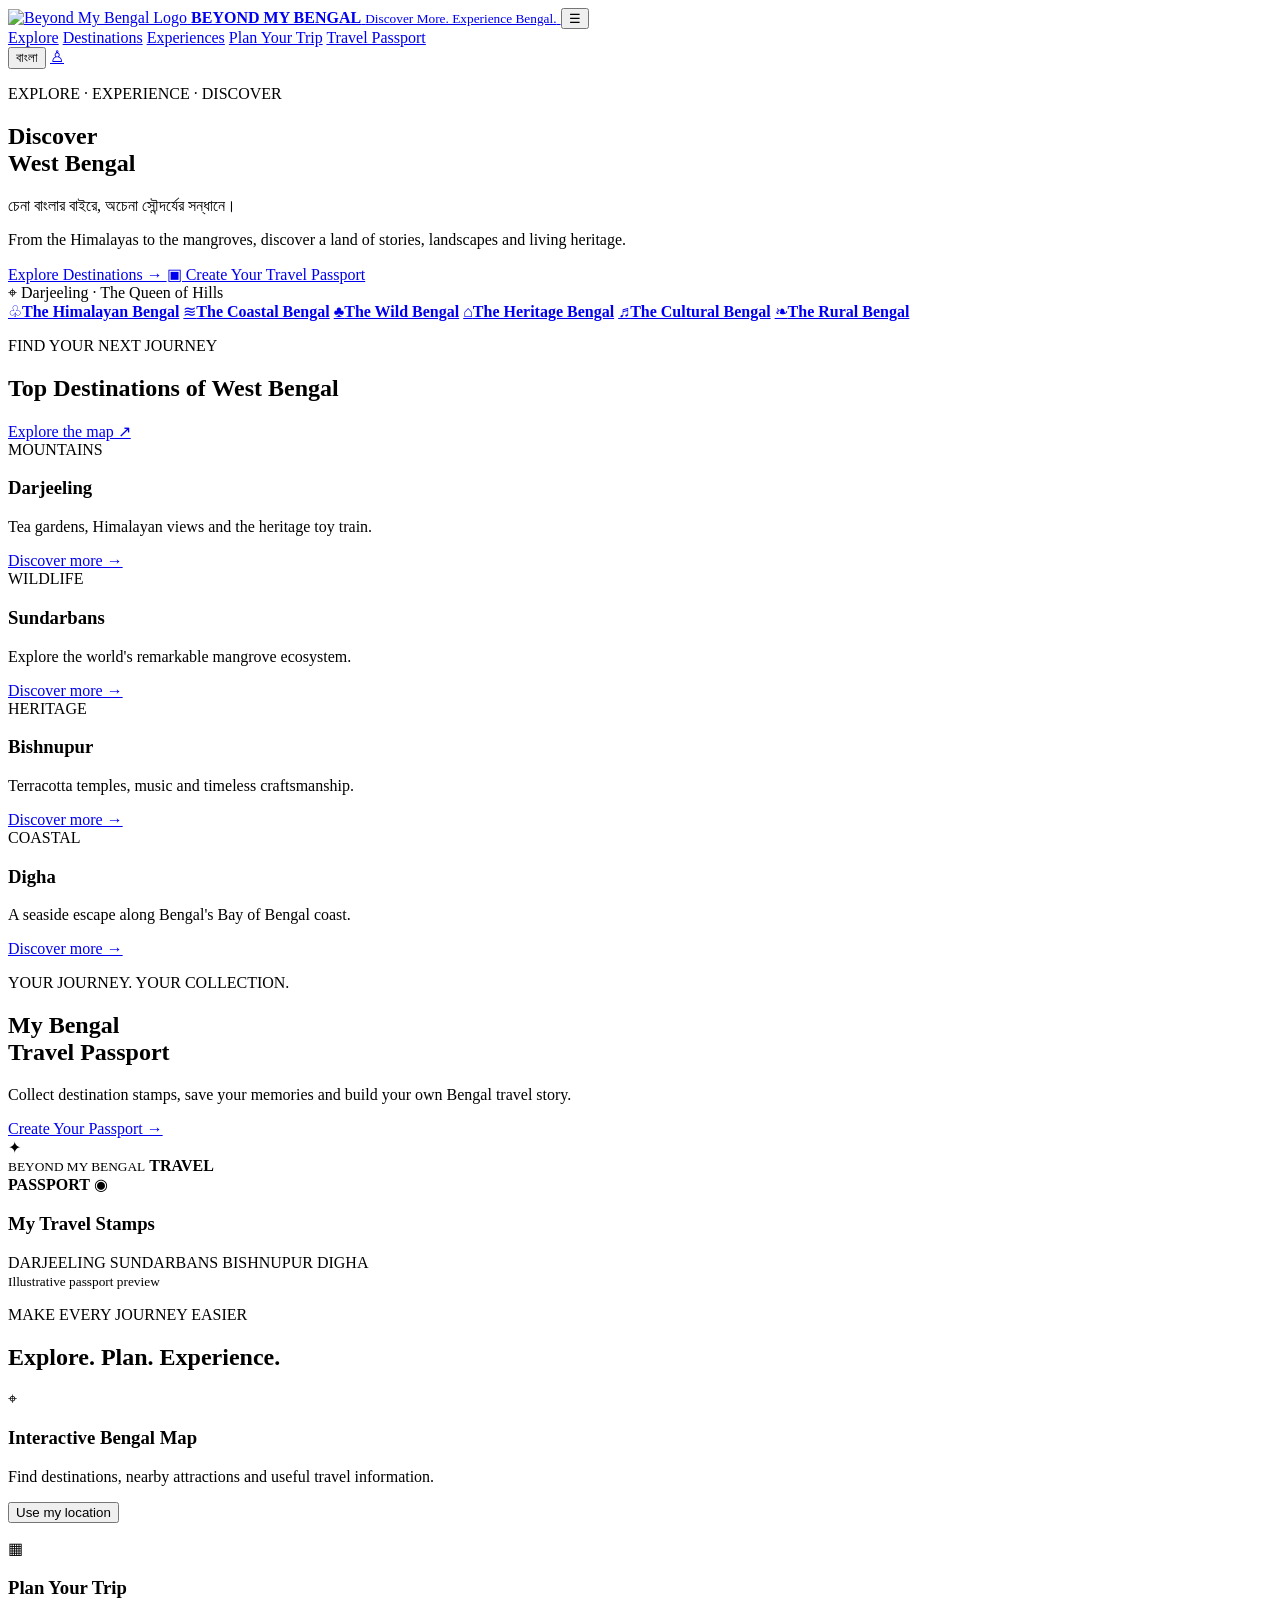
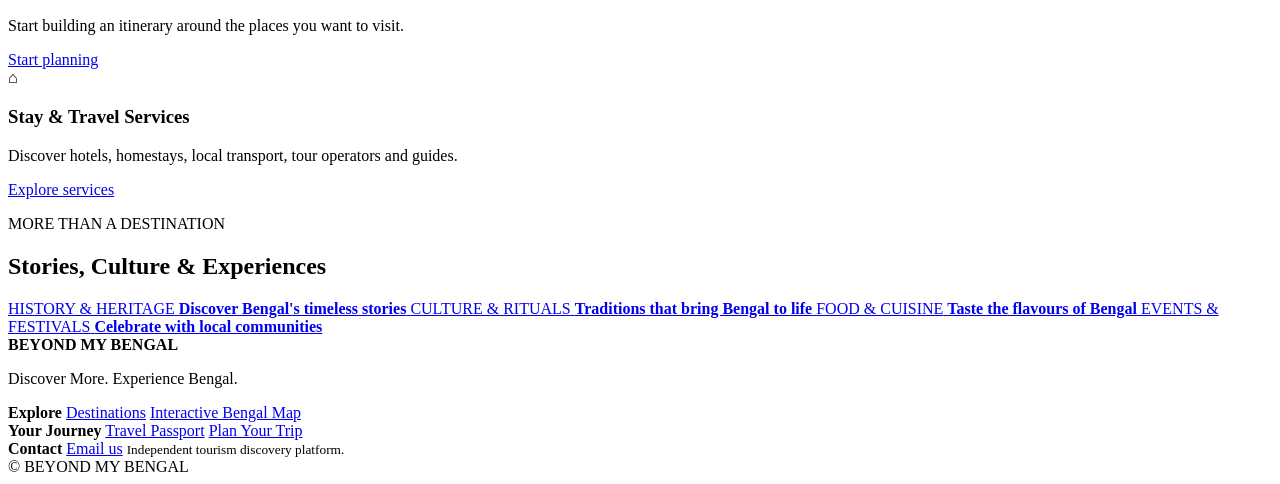
==== index.html @ 5f40a3ff "Create index.html" ====
<!DOCTYPE html>
<html lang="en">
<head>
<meta charset="UTF-8">
<meta name="viewport" content="width=device-width, initial-scale=1.0">
<meta name="theme-color" content="#073b32">
<title>Beyond My Bengal | Discover More. Experience Bengal.</title>

<link rel="preconnect" href="https://fonts.googleapis.com">
<link rel="preconnect" href="https://fonts.gstatic.com" crossorigin>

<link href="https://fonts.googleapis.com/css2?family=DM+Sans:wght@400;500;600;700&family=Playfair+Display:wght@500;600;700&family=Noto+Sans+Bengali:wght@400;500;600;700&display=swap" rel="stylesheet">

<link rel="stylesheet" href="style.css">
</head>

<body>

<header class="site-header">
<a class="brand" href="#">
<img src="assets/logo.png" alt="Beyond My Bengal Logo">
<span class="brand-text">
<strong>BEYOND MY BENGAL</strong>
<small>Discover More. Experience Bengal.</small>
</span>
</a>

<button class="menu-toggle" id="menuToggle">☰</button>

<nav class="main-nav" id="mainNav">
<a href="#explore" data-i18n="navExplore">Explore</a>
<a href="#destinations" data-i18n="navDestinations">Destinations</a>
<a href="#experiences" data-i18n="navExperiences">Experiences</a>
<a href="#planner" data-i18n="navPlanner">Plan Your Trip</a>
<a href="#passport" data-i18n="navPassport">Travel Passport</a>
</nav>

<div class="header-actions">
<button class="language-toggle" id="languageToggle">বাংলা</button>
<a class="account-link" href="#passport">♙</a>
</div>
</header>

<main>

<section class="hero" id="explore">
<div class="hero-shade"></div>

<div class="hero-content">
<p class="eyebrow" data-i18n="heroEyebrow">
EXPLORE · EXPERIENCE · DISCOVER
</p>

<h1 data-i18n="heroTitle">Discover<br>West Bengal</h1>

<p class="hero-bengali" data-i18n="heroSub">
চেনা বাংলার বাইরে, অচেনা সৌন্দর্যের সন্ধানে।
</p>

<p class="hero-copy" data-i18n="heroCopy">
From the Himalayas to the mangroves, discover a land of stories, landscapes and living heritage.
</p>

<div class="hero-buttons">
<a class="btn btn-gold" href="#destinations" data-i18n="exploreBtn">
Explore Destinations →
</a>

<a class="btn btn-outline" href="#passport" data-i18n="passportBtn">
▣ Create Your Travel Passport
</a>
</div>
</div>

<div class="hero-caption">
<span class="pin">⌖</span>
<span data-i18n="heroLocation">Darjeeling · The Queen of Hills</span>
</div>

<div class="hero-dots">
<i class="active"></i><i></i><i></i>
</div>
</section>

<section class="region-strip">
<a href="#destinations"><span>♧</span><b data-i18n="regionHimalayan">The Himalayan Bengal</b></a>
<a href="#destinations"><span>≋</span><b data-i18n="regionCoastal">The Coastal Bengal</b></a>
<a href="#destinations"><span>♣</span><b data-i18n="regionWild">The Wild Bengal</b></a>
<a href="#experiences"><span>⌂</span><b data-i18n="regionHeritage">The Heritage Bengal</b></a>
<a href="#experiences"><span>♬</span><b data-i18n="regionCultural">The Cultural Bengal</b></a>
<a href="#experiences"><span>❧</span><b data-i18n="regionRural">The Rural Bengal</b></a>
</section>

<section class="section destinations" id="destinations">

<div class="section-heading">
<div>
<p class="eyebrow dark" data-i18n="discoverEyebrow">FIND YOUR NEXT JOURNEY</p>
<h2 data-i18n="destTitle">Top Destinations of West Bengal</h2>
</div>

<a class="text-link" href="#map" data-i18n="viewMap">Explore the map ↗</a>
</div>

<div class="destination-grid">

<article class="destination-card darjeeling">
<div>
<span class="tag" data-i18n="tagMountains">MOUNTAINS</span>
<h3>Darjeeling</h3>
<p data-i18n="darjeelingDesc">Tea gardens, Himalayan views and the heritage toy train.</p>
<a href="#map" data-i18n="discoverMore">Discover more →</a>
</div>
</article>

<article class="destination-card sundarbans">
<div>
<span class="tag" data-i18n="tagWildlife">WILDLIFE</span>
<h3>Sundarbans</h3>
<p data-i18n="sundarbansDesc">Explore the world's remarkable mangrove ecosystem.</p>
<a href="#map" data-i18n="discoverMore">Discover more →</a>
</div>
</article>

<article class="destination-card bishnupur">
<div>
<span class="tag" data-i18n="tagHeritage">HERITAGE</span>
<h3>Bishnupur</h3>
<p data-i18n="bishnupurDesc">Terracotta temples, music and timeless craftsmanship.</p>
<a href="#map" data-i18n="discoverMore">Discover more →</a>
</div>
</article>

<article class="destination-card digha">
<div>
<span class="tag" data-i18n="tagCoast">COASTAL</span>
<h3>Digha</h3>
<p data-i18n="dighaDesc">A seaside escape along Bengal's Bay of Bengal coast.</p>
<a href="#map" data-i18n="discoverMore">Discover more →</a>
</div>
</article>

</div>
</section>

<section class="passport-band" id="passport">

<div class="passport-copy">
<p class="eyebrow" data-i18n="passportEyebrow">YOUR JOURNEY. YOUR COLLECTION.</p>

<h2 data-i18n="passportTitle">My Bengal<br>Travel Passport</h2>

<p data-i18n="passportCopy">
Collect destination stamps, save your memories and build your own Bengal travel story.
</p>

<a class="btn btn-gold" href="#passport-demo" data-i18n="createPassport">
Create Your Passport →
</a>
</div>

<div class="passport-preview">

<div class="passport-cover">
<div class="passport-emblem">✦</div>
<small>BEYOND MY BENGAL</small>
<strong>TRAVEL<br>PASSPORT</strong>
<span>◉</span>
</div>

<div class="stamp-page">
<h3 data-i18n="stampCollection">My Travel Stamps</h3>

<div class="stamps">
<span>DARJEELING</span>
<span>SUNDARBANS</span>
<span>BISHNUPUR</span>
<span>DIGHA</span>
</div>

<small data-i18n="stampNote">Illustrative passport preview</small>
</div>

</div>
</section>

<section class="section tools-section" id="map">

<div class="section-heading">
<div>
<p class="eyebrow dark" data-i18n="toolsEyebrow">MAKE EVERY JOURNEY EASIER</p>
<h2 data-i18n="toolsTitle">Explore. Plan. Experience.</h2>
</div>
</div>

<div class="tools-grid">

<article class="tool-card">
<span class="tool-icon">⌖</span>
<h3 data-i18n="mapTitle">Interactive Bengal Map</h3>
<p data-i18n="mapCopy">Find destinations, nearby attractions and useful travel information.</p>
<button class="small-button" id="locateMe" data-i18n="locateBtn">Use my location</button>
<p class="location-result" id="locationResult"></p>
</article>

<article class="tool-card" id="planner">
<span class="tool-icon">▦</span>
<h3 data-i18n="plannerTitle">Plan Your Trip</h3>
<p data-i18n="plannerCopy">Start building an itinerary around the places you want to visit.</p>
<a class="small-button" href="mailto:hello@beyondmybengal.example" data-i18n="planBtn">Start planning</a>
</article>

<article class="tool-card">
<span class="tool-icon">⌂</span>
<h3 data-i18n="stayTitle">Stay & Travel Services</h3>
<p data-i18n="stayCopy">Discover hotels, homestays, local transport, tour operators and guides.</p>
<a class="small-button" href="#contact" data-i18n="servicesBtn">Explore services</a>
</article>

</div>
</section>

<section class="section experiences" id="experiences">

<div class="section-heading">
<div>
<p class="eyebrow dark" data-i18n="storiesEyebrow">MORE THAN A DESTINATION</p>
<h2 data-i18n="experiencesTitle">Stories, Culture & Experiences</h2>
</div>
</div>

<div class="experience-grid">

<a class="experience-card heritage" href="#contact">
<span data-i18n="heritageLabel">HISTORY & HERITAGE</span>
<b data-i18n="heritageLine">Discover Bengal's timeless stories</b>
</a>

<a class="experience-card culture" href="#contact">
<span data-i18n="cultureLabel">CULTURE & RITUALS</span>
<b data-i18n="cultureLine">Traditions that bring Bengal to life</b>
</a>

<a class="experience-card food" href="#contact">
<span data-i18n="foodLabel">FOOD & CUISINE</span>
<b data-i18n="foodLine">Taste the flavours of Bengal</b>
</a>

<a class="experience-card festivals" href="#contact">
<span data-i18n="festivalLabel">EVENTS & FESTIVALS</span>
<b data-i18n="festivalLine">Celebrate with local communities</b>
</a>

</div>
</section>

</main>

<footer id="contact">

<div class="footer-brand">
<strong>BEYOND MY BENGAL</strong>
<p data-i18n="footerTag">Discover More. Experience Bengal.</p>
</div>

<div>
<b data-i18n="footerExplore">Explore</b>
<a href="#destinations" data-i18n="navDestinations">Destinations</a>
<a href="#map" data-i18n="mapTitle">Interactive Bengal Map</a>
</div>

<div>
<b data-i18n="footerJourney">Your Journey</b>
<a href="#passport" data-i18n="navPassport">Travel Passport</a>
<a href="#planner" data-i18n="navPlanner">Plan Your Trip</a>
</div>

<div>
<b data-i18n="footerContact">Contact</b>
<a href="mailto:hello@beyondmybengal.example">Email us</a>
<small data-i18n="footerNote">Independent tourism discovery platform.</small>
</div>

<div class="copyright">
© <span id="year"></span> BEYOND MY BENGAL
</div>

</footer>

<script src="script.js"></script>
</body>
</html>
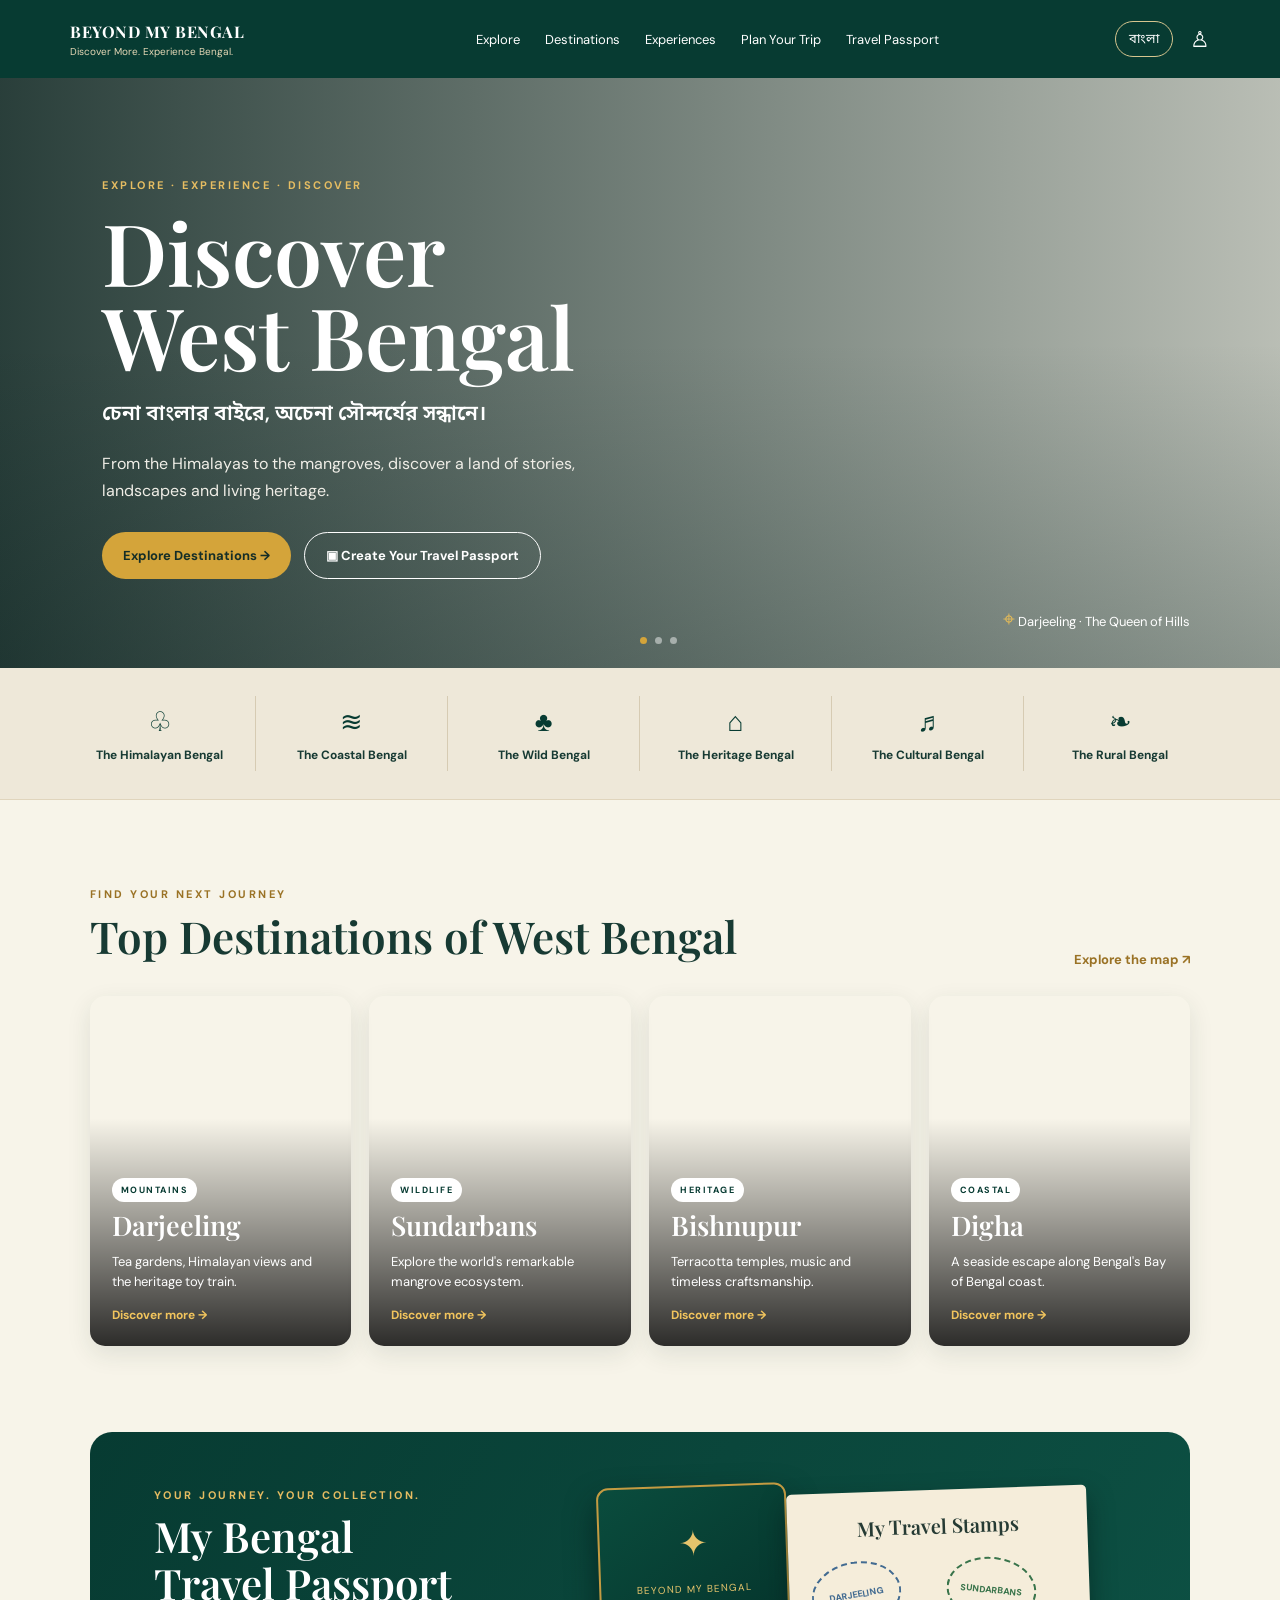
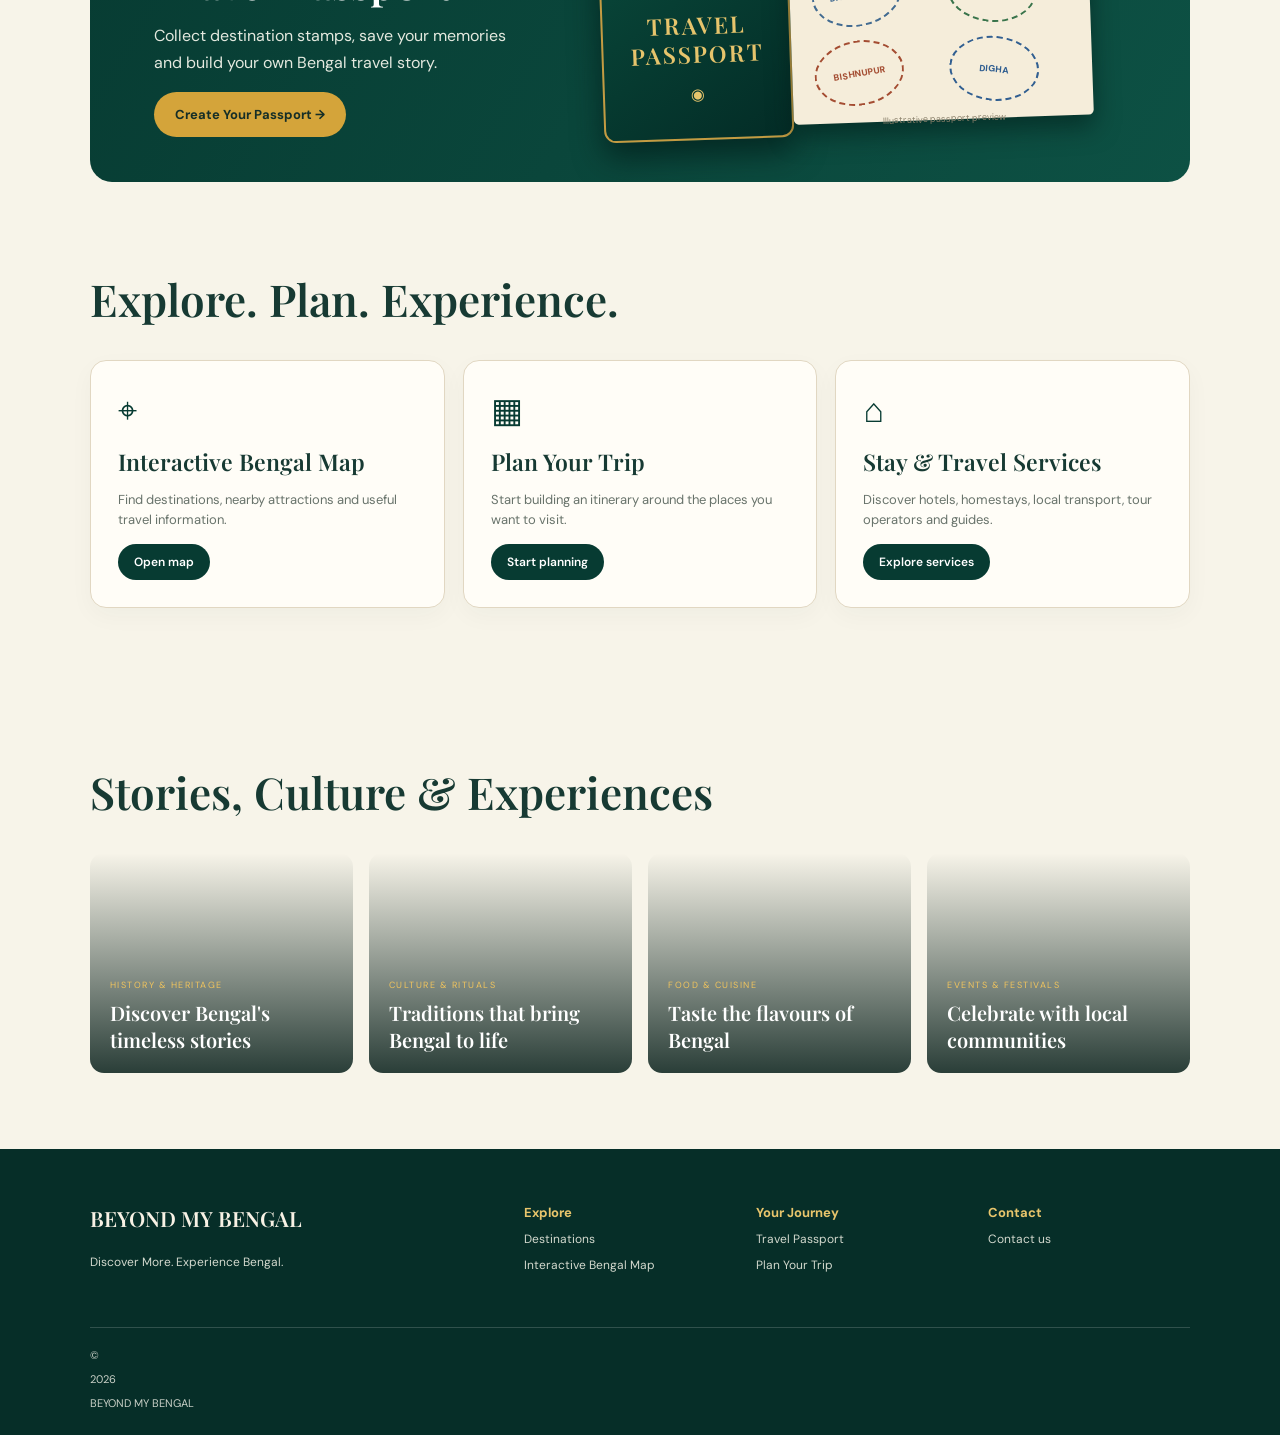
==== commit d120176d: "Update index.html" ====
--- a/index.html
+++ b/index.html
@@ -1,292 +1,130 @@
 <!DOCTYPE html>
 <html lang="en">
 <head>
-<meta charset="UTF-8">
-<meta name="viewport" content="width=device-width, initial-scale=1.0">
-<meta name="theme-color" content="#073b32">
-<title>Beyond My Bengal | Discover More. Experience Bengal.</title>
+  <meta charset="UTF-8">
+  <meta name="viewport" content="width=device-width, initial-scale=1.0">
+  <meta name="theme-color" content="#073b32">
+  <meta name="description" content="Discover more. Experience Bengal. Explore destinations, heritage, culture and travel experiences across West Bengal.">
+  <title>Beyond My Bengal | Discover More. Experience Bengal.</title>
+  <link rel="preconnect" href="https://fonts.googleapis.com">
+  <link rel="preconnect" href="https://fonts.gstatic.com" crossorigin>
+  <link href="https://fonts.googleapis.com/css2?family=DM+Sans:wght@400;500;600;700&family=Playfair+Display:wght@500;600;700&family=Noto+Sans+Bengali:wght@400;500;600;700&display=swap" rel="stylesheet">
+  <link rel="stylesheet" href="style.css">
+</head>
+<body>
+  <header class="site-header">
+    <a class="brand" href="#" aria-label="Beyond My Bengal home">
+      <img src="assets/logo.png" alt="Beyond My Bengal logo" onerror="this.style.display='none'">
+      <span class="brand-text"><strong>BEYOND MY BENGAL</strong><small>Discover More. Experience Bengal.</small></span>
+    </a>
+    <button class="menu-toggle" id="menuToggle" aria-label="Open navigation">☰</button>
+    <nav class="main-nav" id="mainNav">
+      <a href="index.html#explore" data-i18n="navExplore">Explore</a>
+      <a href="index.html#destinations" data-i18n="navDestinations">Destinations</a>
+      <a href="index.html#experiences" data-i18n="navExperiences">Experiences</a>
+      <a href="details.html?type=planner" data-i18n="navPlanner">Plan Your Trip</a>
+      <a href="passport.html" data-i18n="navPassport">Travel Passport</a>
+    </nav>
+    <div class="header-actions">
+      <button class="language-toggle" id="languageToggle" aria-label="Change language">বাংলা</button>
+      <a class="account-link" href="passport.html" aria-label="Travel passport">♙</a>
+    </div>
+  </header>
 
-<link rel="preconnect" href="https://fonts.googleapis.com">
-<link rel="preconnect" href="https://fonts.gstatic.com" crossorigin>
+  <main>
+    <section class="hero" id="explore">
+      <div class="hero-shade"></div>
+      <div class="hero-content">
+        <p class="eyebrow" data-i18n="heroEyebrow">EXPLORE · EXPERIENCE · DISCOVER</p>
+        <h1 data-i18n="heroTitle">Discover<br>West Bengal</h1>
+        <p class="hero-bengali" data-i18n="heroSub">চেনা বাংলার বাইরে, অচেনা সৌন্দর্যের সন্ধানে।</p>
+        <p class="hero-copy" data-i18n="heroCopy">From the Himalayas to the mangroves, discover a land of stories, landscapes and living heritage.</p>
+        <div class="hero-buttons">
+          <a class="btn btn-gold" href="index.html#destinations" data-i18n="exploreBtn">Explore Destinations →</a>
+          <a class="btn btn-outline" href="passport.html" data-i18n="passportBtn">▣ Create Your Travel Passport</a>
+        </div>
+      </div>
+      <div class="hero-caption"><span class="pin">⌖</span> <span data-i18n="heroLocation">Darjeeling · The Queen of Hills</span></div>
+      <div class="hero-dots"><i class="active"></i><i></i><i></i></div>
+    </section>
 
-<link href="https://fonts.googleapis.com/css2?family=DM+Sans:wght@400;500;600;700&family=Playfair+Display:wght@500;600;700&family=Noto+Sans+Bengali:wght@400;500;600;700&display=swap" rel="stylesheet">
+    <section class="region-strip">
+      <a href="details.html?type=region&id=himalayan"><span>♧</span><b data-i18n="regionHimalayan">The Himalayan Bengal</b></a>
+      <a href="details.html?type=region&id=coastal"><span>≋</span><b data-i18n="regionCoastal">The Coastal Bengal</b></a>
+      <a href="details.html?type=region&id=wild"><span>♣</span><b data-i18n="regionWild">The Wild Bengal</b></a>
+      <a href="details.html?type=category&id=heritage"><span>⌂</span><b data-i18n="regionHeritage">The Heritage Bengal</b></a>
+      <a href="details.html?type=category&id=culture"><span>♬</span><b data-i18n="regionCultural">The Cultural Bengal</b></a>
+      <a href="details.html?type=category&id=rural"><span>❧</span><b data-i18n="regionRural">The Rural Bengal</b></a>
+    </section>
 
-<link rel="stylesheet" href="style.css">
-</head>
+    <section class="section destinations" id="destinations">
+      <div class="section-heading">
+        <div><p class="eyebrow dark" data-i18n="discoverEyebrow">FIND YOUR NEXT JOURNEY</p><h2 data-i18n="destTitle">Top Destinations of West Bengal</h2></div>
+        <a class="text-link" href="details.html?type=map" data-i18n="viewMap">Explore the map ↗</a>
+      </div>
+      <div class="destination-grid">
+        <article class="destination-card darjeeling"><div><span class="tag">MOUNTAINS</span><h3>Darjeeling</h3><p>Tea gardens, Himalayan views and the heritage toy train.</p><a href="details.html?type=destination&id=darjeeling">Discover more →</a></div></article>
+        <article class="destination-card sundarbans"><div><span class="tag">WILDLIFE</span><h3>Sundarbans</h3><p>Explore the world's remarkable mangrove ecosystem.</p><a href="details.html?type=destination&id=sundarbans">Discover more →</a></div></article>
+        <article class="destination-card bishnupur"><div><span class="tag">HERITAGE</span><h3>Bishnupur</h3><p>Terracotta temples, music and timeless craftsmanship.</p><a href="details.html?type=destination&id=bishnupur">Discover more →</a></div></article>
+        <article class="destination-card digha"><div><span class="tag">COASTAL</span><h3>Digha</h3><p>A seaside escape along Bengal's Bay of Bengal coast.</p><a href="details.html?type=destination&id=digha">Discover more →</a></div></article>
+      </div>
+    </section>
 
-<body>
+    <section class="passport-band">
+      <div class="passport-copy">
+        <p class="eyebrow">YOUR JOURNEY. YOUR COLLECTION.</p>
+        <h2>My Bengal<br>Travel Passport</h2>
+        <p>Collect destination stamps, save your memories and build your own Bengal travel story.</p>
+        <a class="btn btn-gold" href="passport.html">Create Your Passport →</a>
+      </div>
+      <div class="passport-preview">
+        <div class="passport-cover"><div class="passport-emblem">✦</div><small>BEYOND MY BENGAL</small><strong>TRAVEL<br>PASSPORT</strong><span>◉</span></div>
+        <div class="stamp-page"><h3>My Travel Stamps</h3><div class="stamps"><span>DARJEELING</span><span>SUNDARBANS</span><span>BISHNUPUR</span><span>DIGHA</span></div><small>Illustrative passport preview</small></div>
+      </div>
+    </section>
 
-<header class="site-header">
-<a class="brand" href="#">
-<img src="assets/logo.png" alt="Beyond My Bengal Logo">
-<span class="brand-text">
-<strong>BEYOND MY BENGAL</strong>
-<small>Discover More. Experience Bengal.</small>
-</span>
-</a>
+    <section class="section tools-section">
+      <div class="section-heading"><h2>Explore. Plan. Experience.</h2></div>
+      <div class="tools-grid">
+        <article class="tool-card">
+          <span class="tool-icon">⌖</span>
+          <h3>Interactive Bengal Map</h3>
+          <p>Find destinations, nearby attractions and useful travel information.</p>
+          <a class="small-button" href="details.html?type=map">Open map</a>
+        </article>
+        <article class="tool-card">
+          <span class="tool-icon">▦</span>
+          <h3>Plan Your Trip</h3>
+          <p>Start building an itinerary around the places you want to visit.</p>
+          <a class="small-button" href="details.html?type=planner">Start planning</a>
+        </article>
+        <article class="tool-card">
+          <span class="tool-icon">⌂</span>
+          <h3>Stay & Travel Services</h3>
+          <p>Discover hotels, homestays, local transport, tour operators and guides.</p>
+          <a class="small-button" href="details.html?type=services">Explore services</a>
+        </article>
+      </div>
+    </section>
 
-<button class="menu-toggle" id="menuToggle">☰</button>
+    <section class="section experiences" id="experiences">
+      <div class="section-heading"><h2>Stories, Culture & Experiences</h2></div>
+      <div class="experience-grid">
+        <a class="experience-card heritage" href="details.html?type=category&id=heritage"><span>HISTORY & HERITAGE</span><b>Discover Bengal's timeless stories</b></a>
+        <a class="experience-card culture" href="details.html?type=category&id=culture"><span>CULTURE & RITUALS</span><b>Traditions that bring Bengal to life</b></a>
+        <a class="experience-card food" href="details.html?type=category&id=food"><span>FOOD & CUISINE</span><b>Taste the flavours of Bengal</b></a>
+        <a class="experience-card festivals" href="details.html?type=category&id=festivals"><span>EVENTS & FESTIVALS</span><b>Celebrate with local communities</b></a>
+      </div>
+    </section>
+  </main>
 
-<nav class="main-nav" id="mainNav">
-<a href="#explore" data-i18n="navExplore">Explore</a>
-<a href="#destinations" data-i18n="navDestinations">Destinations</a>
-<a href="#experiences" data-i18n="navExperiences">Experiences</a>
-<a href="#planner" data-i18n="navPlanner">Plan Your Trip</a>
-<a href="#passport" data-i18n="navPassport">Travel Passport</a>
-</nav>
-
-<div class="header-actions">
-<button class="language-toggle" id="languageToggle">বাংলা</button>
-<a class="account-link" href="#passport">♙</a>
-</div>
-</header>
-
-<main>
-
-<section class="hero" id="explore">
-<div class="hero-shade"></div>
-
-<div class="hero-content">
-<p class="eyebrow" data-i18n="heroEyebrow">
-EXPLORE · EXPERIENCE · DISCOVER
-</p>
-
-<h1 data-i18n="heroTitle">Discover<br>West Bengal</h1>
-
-<p class="hero-bengali" data-i18n="heroSub">
-চেনা বাংলার বাইরে, অচেনা সৌন্দর্যের সন্ধানে।
-</p>
-
-<p class="hero-copy" data-i18n="heroCopy">
-From the Himalayas to the mangroves, discover a land of stories, landscapes and living heritage.
-</p>
-
-<div class="hero-buttons">
-<a class="btn btn-gold" href="#destinations" data-i18n="exploreBtn">
-Explore Destinations →
-</a>
-
-<a class="btn btn-outline" href="#passport" data-i18n="passportBtn">
-▣ Create Your Travel Passport
-</a>
-</div>
-</div>
-
-<div class="hero-caption">
-<span class="pin">⌖</span>
-<span data-i18n="heroLocation">Darjeeling · The Queen of Hills</span>
-</div>
-
-<div class="hero-dots">
-<i class="active"></i><i></i><i></i>
-</div>
-</section>
-
-<section class="region-strip">
-<a href="#destinations"><span>♧</span><b data-i18n="regionHimalayan">The Himalayan Bengal</b></a>
-<a href="#destinations"><span>≋</span><b data-i18n="regionCoastal">The Coastal Bengal</b></a>
-<a href="#destinations"><span>♣</span><b data-i18n="regionWild">The Wild Bengal</b></a>
-<a href="#experiences"><span>⌂</span><b data-i18n="regionHeritage">The Heritage Bengal</b></a>
-<a href="#experiences"><span>♬</span><b data-i18n="regionCultural">The Cultural Bengal</b></a>
-<a href="#experiences"><span>❧</span><b data-i18n="regionRural">The Rural Bengal</b></a>
-</section>
-
-<section class="section destinations" id="destinations">
-
-<div class="section-heading">
-<div>
-<p class="eyebrow dark" data-i18n="discoverEyebrow">FIND YOUR NEXT JOURNEY</p>
-<h2 data-i18n="destTitle">Top Destinations of West Bengal</h2>
-</div>
-
-<a class="text-link" href="#map" data-i18n="viewMap">Explore the map ↗</a>
-</div>
-
-<div class="destination-grid">
-
-<article class="destination-card darjeeling">
-<div>
-<span class="tag" data-i18n="tagMountains">MOUNTAINS</span>
-<h3>Darjeeling</h3>
-<p data-i18n="darjeelingDesc">Tea gardens, Himalayan views and the heritage toy train.</p>
-<a href="#map" data-i18n="discoverMore">Discover more →</a>
-</div>
-</article>
-
-<article class="destination-card sundarbans">
-<div>
-<span class="tag" data-i18n="tagWildlife">WILDLIFE</span>
-<h3>Sundarbans</h3>
-<p data-i18n="sundarbansDesc">Explore the world's remarkable mangrove ecosystem.</p>
-<a href="#map" data-i18n="discoverMore">Discover more →</a>
-</div>
-</article>
-
-<article class="destination-card bishnupur">
-<div>
-<span class="tag" data-i18n="tagHeritage">HERITAGE</span>
-<h3>Bishnupur</h3>
-<p data-i18n="bishnupurDesc">Terracotta temples, music and timeless craftsmanship.</p>
-<a href="#map" data-i18n="discoverMore">Discover more →</a>
-</div>
-</article>
-
-<article class="destination-card digha">
-<div>
-<span class="tag" data-i18n="tagCoast">COASTAL</span>
-<h3>Digha</h3>
-<p data-i18n="dighaDesc">A seaside escape along Bengal's Bay of Bengal coast.</p>
-<a href="#map" data-i18n="discoverMore">Discover more →</a>
-</div>
-</article>
-
-</div>
-</section>
-
-<section class="passport-band" id="passport">
-
-<div class="passport-copy">
-<p class="eyebrow" data-i18n="passportEyebrow">YOUR JOURNEY. YOUR COLLECTION.</p>
-
-<h2 data-i18n="passportTitle">My Bengal<br>Travel Passport</h2>
-
-<p data-i18n="passportCopy">
-Collect destination stamps, save your memories and build your own Bengal travel story.
-</p>
-
-<a class="btn btn-gold" href="#passport-demo" data-i18n="createPassport">
-Create Your Passport →
-</a>
-</div>
-
-<div class="passport-preview">
-
-<div class="passport-cover">
-<div class="passport-emblem">✦</div>
-<small>BEYOND MY BENGAL</small>
-<strong>TRAVEL<br>PASSPORT</strong>
-<span>◉</span>
-</div>
-
-<div class="stamp-page">
-<h3 data-i18n="stampCollection">My Travel Stamps</h3>
-
-<div class="stamps">
-<span>DARJEELING</span>
-<span>SUNDARBANS</span>
-<span>BISHNUPUR</span>
-<span>DIGHA</span>
-</div>
-
-<small data-i18n="stampNote">Illustrative passport preview</small>
-</div>
-
-</div>
-</section>
-
-<section class="section tools-section" id="map">
-
-<div class="section-heading">
-<div>
-<p class="eyebrow dark" data-i18n="toolsEyebrow">MAKE EVERY JOURNEY EASIER</p>
-<h2 data-i18n="toolsTitle">Explore. Plan. Experience.</h2>
-</div>
-</div>
-
-<div class="tools-grid">
-
-<article class="tool-card">
-<span class="tool-icon">⌖</span>
-<h3 data-i18n="mapTitle">Interactive Bengal Map</h3>
-<p data-i18n="mapCopy">Find destinations, nearby attractions and useful travel information.</p>
-<button class="small-button" id="locateMe" data-i18n="locateBtn">Use my location</button>
-<p class="location-result" id="locationResult"></p>
-</article>
-
-<article class="tool-card" id="planner">
-<span class="tool-icon">▦</span>
-<h3 data-i18n="plannerTitle">Plan Your Trip</h3>
-<p data-i18n="plannerCopy">Start building an itinerary around the places you want to visit.</p>
-<a class="small-button" href="mailto:hello@beyondmybengal.example" data-i18n="planBtn">Start planning</a>
-</article>
-
-<article class="tool-card">
-<span class="tool-icon">⌂</span>
-<h3 data-i18n="stayTitle">Stay & Travel Services</h3>
-<p data-i18n="stayCopy">Discover hotels, homestays, local transport, tour operators and guides.</p>
-<a class="small-button" href="#contact" data-i18n="servicesBtn">Explore services</a>
-</article>
-
-</div>
-</section>
-
-<section class="section experiences" id="experiences">
-
-<div class="section-heading">
-<div>
-<p class="eyebrow dark" data-i18n="storiesEyebrow">MORE THAN A DESTINATION</p>
-<h2 data-i18n="experiencesTitle">Stories, Culture & Experiences</h2>
-</div>
-</div>
-
-<div class="experience-grid">
-
-<a class="experience-card heritage" href="#contact">
-<span data-i18n="heritageLabel">HISTORY & HERITAGE</span>
-<b data-i18n="heritageLine">Discover Bengal's timeless stories</b>
-</a>
-
-<a class="experience-card culture" href="#contact">
-<span data-i18n="cultureLabel">CULTURE & RITUALS</span>
-<b data-i18n="cultureLine">Traditions that bring Bengal to life</b>
-</a>
-
-<a class="experience-card food" href="#contact">
-<span data-i18n="foodLabel">FOOD & CUISINE</span>
-<b data-i18n="foodLine">Taste the flavours of Bengal</b>
-</a>
-
-<a class="experience-card festivals" href="#contact">
-<span data-i18n="festivalLabel">EVENTS & FESTIVALS</span>
-<b data-i18n="festivalLine">Celebrate with local communities</b>
-</a>
-
-</div>
-</section>
-
-</main>
-
-<footer id="contact">
-
-<div class="footer-brand">
-<strong>BEYOND MY BENGAL</strong>
-<p data-i18n="footerTag">Discover More. Experience Bengal.</p>
-</div>
-
-<div>
-<b data-i18n="footerExplore">Explore</b>
-<a href="#destinations" data-i18n="navDestinations">Destinations</a>
-<a href="#map" data-i18n="mapTitle">Interactive Bengal Map</a>
-</div>
-
-<div>
-<b data-i18n="footerJourney">Your Journey</b>
-<a href="#passport" data-i18n="navPassport">Travel Passport</a>
-<a href="#planner" data-i18n="navPlanner">Plan Your Trip</a>
-</div>
-
-<div>
-<b data-i18n="footerContact">Contact</b>
-<a href="mailto:hello@beyondmybengal.example">Email us</a>
-<small data-i18n="footerNote">Independent tourism discovery platform.</small>
-</div>
-
-<div class="copyright">
-© <span id="year"></span> BEYOND MY BENGAL
-</div>
-
-</footer>
-
-<script src="script.js"></script>
+  <footer>
+    <div class="footer-brand"><strong>BEYOND MY BENGAL</strong><p>Discover More. Experience Bengal.</p></div>
+    <div><b>Explore</b><a href="index.html#destinations">Destinations</a><a href="details.html?type=map">Interactive Bengal Map</a></div>
+    <div><b>Your Journey</b><a href="passport.html">Travel Passport</a><a href="details.html?type=planner">Plan Your Trip</a></div>
+    <div><b>Contact</b><a href="details.html?type=planner">Contact us</a></div>
+    <div class="copyright">© <span id="year"></span> BEYOND MY BENGAL</div>
+  </footer>
+  <script src="script.js"></script>
 </body>
-</html>
+</html>
--- a/style.css
+++ b/style.css
@@ -0,0 +1,826 @@
+* {
+  box-sizing: border-box;
+}
+
+:root {
+  --green: #073b32;
+  --green2: #0d5144;
+  --gold: #d4a43a;
+  --terra: #c75b2c;
+  --blue: #21607a;
+  --ivory: #f7f4e9;
+  --ink: #173a33;
+  --muted: #68736b;
+}
+
+html {
+  scroll-behavior: smooth;
+}
+
+body {
+  margin: 0;
+  background: var(--ivory);
+  color: var(--ink);
+  font-family: "DM Sans", "Noto Sans Bengali", sans-serif;
+}
+
+body.bn {
+  font-family: "Noto Sans Bengali", "DM Sans", sans-serif;
+}
+
+a {
+  color: inherit;
+  text-decoration: none;
+}
+
+.site-header {
+  height: 78px;
+  padding: 10px 5.5%;
+  display: flex;
+  align-items: center;
+  justify-content: space-between;
+  background: var(--green);
+  color: white;
+  gap: 20px;
+  position: relative;
+  z-index: 10;
+}
+
+.brand {
+  display: flex;
+  align-items: center;
+  gap: 10px;
+  min-width: 230px;
+}
+
+.brand img {
+  width: 58px;
+  height: 54px;
+  object-fit: contain;
+}
+
+.brand-text strong {
+  display: block;
+  font-family: "Playfair Display", serif;
+  font-size: 16px;
+  letter-spacing: .5px;
+}
+
+.brand-text small {
+  display: block;
+  font-size: 10px;
+  color: #e6d8b6;
+  margin-top: 3px;
+}
+
+.main-nav {
+  display: flex;
+  align-items: center;
+  gap: 25px;
+}
+
+.main-nav a,
+.header-actions {
+  font-size: 13px;
+}
+
+.main-nav a:hover {
+  color: #e9bd56;
+}
+
+.header-actions {
+  display: flex;
+  align-items: center;
+  gap: 17px;
+}
+
+.language-toggle {
+  border: 1px solid #d6c58f;
+  border-radius: 30px;
+  background: transparent;
+  color: white;
+  padding: 8px 13px;
+  cursor: pointer;
+  font: inherit;
+}
+
+.account-link {
+  font-size: 22px;
+}
+
+.menu-toggle {
+  display: none;
+  background: none;
+  border: 0;
+  color: white;
+  font-size: 25px;
+}
+
+.hero {
+  min-height: 590px;
+  position: relative;
+  display: flex;
+  align-items: center;
+  padding: 70px 8%;
+  color: white;
+  background:
+    linear-gradient(90deg, rgba(2,28,25,.84), rgba(2,28,25,.25)),
+    url("https://images.unsplash.com/photo-1500530855697-b586d89ba3ee?auto=format&fit=crop&w=2000&q=85")
+    center/cover;
+}
+
+.hero-shade {
+  position: absolute;
+  inset: 0;
+  background: linear-gradient(0deg, rgba(2,28,25,.25), transparent 55%);
+}
+
+.hero-content {
+  position: relative;
+  max-width: 610px;
+}
+
+.eyebrow {
+  font-size: 11px;
+  letter-spacing: 2.5px;
+  font-weight: 700;
+  color: #e6bd62;
+}
+
+.eyebrow.dark {
+  color: #9a7225;
+}
+
+.hero h1 {
+  font: 600 clamp(48px, 7vw, 86px)/.98 "Playfair Display", serif;
+  margin: 18px 0;
+}
+
+.hero-bengali {
+  font-size: 21px;
+  font-weight: 600;
+}
+
+.hero-copy {
+  font-size: 16px;
+  line-height: 1.7;
+  max-width: 520px;
+  color: #f0eee7;
+}
+
+.hero-buttons {
+  display: flex;
+  gap: 13px;
+  flex-wrap: wrap;
+  margin-top: 28px;
+}
+
+.btn {
+  display: inline-flex;
+  align-items: center;
+  justify-content: center;
+  padding: 14px 21px;
+  border-radius: 30px;
+  font-size: 13px;
+  font-weight: 700;
+}
+
+.btn-gold {
+  background: var(--gold);
+  color: #152e27;
+}
+
+.btn-outline {
+  border: 1px solid white;
+  color: white;
+}
+
+.hero-caption {
+  position: absolute;
+  right: 7%;
+  bottom: 35px;
+  font-size: 13px;
+}
+
+.pin {
+  font-size: 21px;
+  color: #e9bd56;
+}
+
+.hero-dots {
+  position: absolute;
+  bottom: 24px;
+  left: 50%;
+  display: flex;
+  gap: 8px;
+}
+
+.hero-dots i {
+  width: 7px;
+  height: 7px;
+  border-radius: 50%;
+  background: #ffffff77;
+}
+
+.hero-dots .active {
+  background: var(--gold);
+}
+
+.region-strip {
+  display: grid;
+  grid-template-columns: repeat(6, 1fr);
+  padding: 28px 5%;
+  background: #eee8d9;
+  border-bottom: 1px solid #e0d5bd;
+}
+
+.region-strip a {
+  text-align: center;
+  padding: 8px 12px;
+  border-right: 1px solid #d6cbb3;
+  display: flex;
+  flex-direction: column;
+  gap: 8px;
+  align-items: center;
+}
+
+.region-strip a:last-child {
+  border: 0;
+}
+
+.region-strip span {
+  font-size: 27px;
+  color: var(--green);
+}
+
+.region-strip b {
+  font-size: 12px;
+}
+
+.section {
+  padding: 76px 7%;
+}
+
+.section-heading {
+  display: flex;
+  align-items: end;
+  justify-content: space-between;
+  gap: 20px;
+  margin-bottom: 28px;
+}
+
+.section h2,
+.passport-band h2 {
+  font: 600 clamp(30px, 4vw, 44px)/1.1 "Playfair Display", serif;
+  margin: 8px 0;
+}
+
+.text-link {
+  font-size: 13px;
+  font-weight: 700;
+  color: #9a7225;
+}
+
+.destination-grid {
+  display: grid;
+  grid-template-columns: repeat(4, 1fr);
+  gap: 18px;
+}
+
+.destination-card {
+  height: 350px;
+  border-radius: 15px;
+  overflow: hidden;
+  position: relative;
+  background-size: cover;
+  background-position: center;
+  box-shadow: 0 8px 24px #183a301b;
+}
+
+.destination-card:before {
+  content: "";
+  position: absolute;
+  inset: 0;
+  background: linear-gradient(0deg, rgba(0,0,0,.82), transparent 65%);
+}
+
+.destination-card > div {
+  position: absolute;
+  bottom: 0;
+  padding: 22px;
+  color: white;
+}
+
+.destination-card h3 {
+  font: 600 27px "Playfair Display", serif;
+  margin: 9px 0;
+}
+
+.destination-card p {
+  font-size: 13px;
+  line-height: 1.5;
+  margin: 0 0 12px;
+}
+
+.destination-card a {
+  font-size: 12px;
+  font-weight: 700;
+  color: #f1c45d;
+}
+
+.darjeeling {
+  background-image: url("https://images.unsplash.com/photo-1544735716-392fe2489ffa?auto=format&fit=crop&w=900&q=85");
+}
+
+.sundarbans {
+  background-image: url("https://images.unsplash.com/photo-1561731216-c3a4d99437d5?auto=format&fit=crop&w=900&q=85");
+}
+
+.bishnupur {
+  background-image: url("https://images.unsplash.com/photo-1606293926075-69a00db006e3?auto=format&fit=crop&w=900&q=85");
+}
+
+.digha {
+  background-image: url("https://images.unsplash.com/photo-1500375592092-40eb2168fd21?auto=format&fit=crop&w=900&q=85");
+}
+
+.tag {
+  font-size: 9px;
+  letter-spacing: 1.5px;
+  background: white;
+  color: var(--green);
+  border-radius: 20px;
+  padding: 6px 9px;
+  font-weight: 700;
+}
+
+.passport-band {
+  margin: 10px 7% 30px;
+  border-radius: 22px;
+  padding: 45px 5%;
+  background: linear-gradient(120deg, #073b32, #0d5144);
+  color: white;
+  display: grid;
+  grid-template-columns: .8fr 1.2fr;
+  align-items: center;
+  gap: 35px;
+  overflow: hidden;
+}
+
+.passport-band h2 {
+  font-size: 42px;
+}
+
+.passport-copy > p:not(.eyebrow) {
+  max-width: 390px;
+  color: #e4e9df;
+  line-height: 1.7;
+}
+
+.passport-preview {
+  display: flex;
+  justify-content: center;
+  align-items: center;
+  gap: 0;
+  transform: rotate(-2deg);
+}
+
+.passport-cover {
+  width: 190px;
+  height: 255px;
+  background: linear-gradient(145deg, #0a4c3d, #032c26);
+  border: 2px solid #c49b42;
+  border-radius: 12px;
+  box-shadow: 0 15px 30px #001a16aa;
+  display: flex;
+  flex-direction: column;
+  align-items: center;
+  justify-content: center;
+  color: #e6c46c;
+  text-align: center;
+  gap: 16px;
+}
+
+.passport-cover small {
+  font-size: 10px;
+  letter-spacing: 1px;
+}
+
+.passport-cover strong {
+  font: 600 23px/1.25 "Playfair Display", serif;
+  letter-spacing: 2px;
+}
+
+.passport-emblem {
+  font-size: 35px;
+}
+
+.stamp-page {
+  width: 300px;
+  height: 230px;
+  background: #f5edda;
+  color: #263b34;
+  padding: 22px;
+  border-radius: 5px;
+  box-shadow: 0 12px 25px #001a1688;
+}
+
+.stamp-page h3 {
+  font: 600 20px "Playfair Display", serif;
+  text-align: center;
+  margin: 0 0 20px;
+}
+
+.stamps {
+  display: grid;
+  grid-template-columns: 1fr 1fr;
+  gap: 14px;
+}
+
+.stamps span {
+  border: 2px dashed #426b91;
+  color: #426b91;
+  border-radius: 50%;
+  width: 90px;
+  height: 65px;
+  display: grid;
+  place-items: center;
+  font-size: 9px;
+  font-weight: 800;
+  transform: rotate(-8deg);
+}
+
+.stamps span:nth-child(2) {
+  border-color: #39744b;
+  color: #39744b;
+  transform: rotate(8deg);
+}
+
+.stamps span:nth-child(3) {
+  border-color: #a44d32;
+  color: #a44d32;
+}
+
+.stamps span:nth-child(4) {
+  border-color: #315f91;
+  color: #315f91;
+  transform: rotate(7deg);
+}
+
+.stamp-page > small {
+  display: block;
+  text-align: center;
+  margin-top: 10px;
+  color: #8a806b;
+  font-size: 9px;
+}
+
+.tools-section {
+  padding-top: 55px;
+}
+
+.tools-grid {
+  display: grid;
+  grid-template-columns: repeat(3, 1fr);
+  gap: 18px;
+}
+
+.tool-card {
+  padding: 27px;
+  border: 1px solid #e1d7c2;
+  border-radius: 16px;
+  background: #fffdf7;
+  box-shadow: 0 8px 24px #183a3009;
+}
+
+.tool-icon {
+  font-size: 34px;
+  color: var(--green);
+}
+
+.tool-card h3 {
+  font: 600 23px "Playfair Display", serif;
+  margin: 13px 0 8px;
+}
+
+.tool-card p {
+  font-size: 13px;
+  line-height: 1.6;
+  color: var(--muted);
+}
+
+.small-button {
+  display: inline-block;
+  background: var(--green);
+  border: 0;
+  border-radius: 22px;
+  color: white;
+  padding: 10px 16px;
+  font: 600 12px "DM Sans", sans-serif;
+  cursor: pointer;
+}
+
+.location-result {
+  font-size: 11px !important;
+  color: #28634d !important;
+}
+
+.experience-grid {
+  display: grid;
+  grid-template-columns: repeat(4, 1fr);
+  gap: 16px;
+}
+
+.experience-card {
+  height: 220px;
+  border-radius: 14px;
+  display: flex;
+  flex-direction: column;
+  justify-content: end;
+  padding: 20px;
+  color: white;
+  background-size: cover;
+  background-position: center;
+  position: relative;
+  overflow: hidden;
+}
+
+.experience-card:before {
+  content: "";
+  position: absolute;
+  inset: 0;
+  background: linear-gradient(0deg, #061e19d9, transparent);
+}
+
+.experience-card > * {
+  position: relative;
+}
+
+.experience-card span {
+  font-size: 9px;
+  letter-spacing: 1.5px;
+  color: #f1c45d;
+}
+
+.experience-card b {
+  font: 600 20px "Playfair Display", serif;
+  margin-top: 8px;
+}
+
+.heritage {
+  background-image: url("https://images.unsplash.com/photo-1564507592333-c60657eea523?auto=format&fit=crop&w=800&q=85");
+}
+
+.culture {
+  background-image: url("https://images.unsplash.com/photo-1604608672516-8e3c7b8a6a9b?auto=format&fit=crop&w=800&q=85");
+}
+
+.food {
+  background-image: url("https://images.unsplash.com/photo-1547592180-85f173990554?auto=format&fit=crop&w=800&q=85");
+}
+
+.festivals {
+  background-image: url("https://images.unsplash.com/photo-1514222134-b57cbb8ce073?auto=format&fit=crop&w=800&q=85");
+}
+
+footer {
+  background: #062e28;
+  color: #f8f2e5;
+  padding: 55px 7% 25px;
+  display: grid;
+  grid-template-columns: 2fr 1fr 1fr 1fr;
+  gap: 30px;
+}
+
+footer > div {
+  display: flex;
+  flex-direction: column;
+  gap: 10px;
+}
+
+footer strong {
+  font: 600 21px "Playfair Display", serif;
+}
+
+footer p,
+footer a,
+footer small {
+  font-size: 12px;
+  color: #d3d9ce;
+}
+
+footer b {
+  color: #e8c56c;
+  font-size: 13px;
+}
+
+.copyright {
+  grid-column: 1/-1;
+  border-top: 1px solid #ffffff2b;
+  padding-top: 20px;
+  margin-top: 15px;
+  font-size: 11px;
+  color: #c9d0c7;
+}
+
+/* Tablet */
+
+@media (max-width: 950px) {
+  .main-nav {
+    gap: 12px;
+  }
+
+  .main-nav a {
+    font-size: 11px;
+  }
+
+  .brand {
+    min-width: auto;
+  }
+
+  .destination-grid,
+  .experience-grid {
+    grid-template-columns: repeat(2, 1fr);
+  }
+}
+
+/* Mobile */
+
+@media (max-width: 700px) {
+
+  .site-header {
+    height: 68px;
+    padding: 8px 4%;
+  }
+
+  .brand img {
+    width: 44px;
+    height: 44px;
+  }
+
+  .brand-text strong {
+    font-size: 12px;
+  }
+
+  .brand-text small {
+    font-size: 8px;
+  }
+
+  .menu-toggle {
+    display: block;
+    order: 3;
+  }
+
+  .main-nav {
+    display: none;
+    position: absolute;
+    top: 68px;
+    left: 0;
+    right: 0;
+    background: var(--green);
+    padding: 18px 6%;
+    flex-direction: column;
+    align-items: flex-start;
+  }
+
+  .main-nav.open {
+    display: flex;
+  }
+
+  .header-actions {
+    margin-left: auto;
+  }
+
+  .account-link {
+    display: none;
+  }
+
+  .hero {
+    min-height: 590px;
+    padding: 55px 7%;
+    background-position: 58% center;
+  }
+
+  .hero h1 {
+    font-size: 55px;
+  }
+
+  .hero-copy {
+    font-size: 14px;
+  }
+
+  .hero-caption {
+    right: 6%;
+    bottom: 12px;
+    font-size: 10px;
+  }
+
+  .region-strip {
+    grid-template-columns: repeat(3, 1fr);
+    padding: 18px 3%;
+    row-gap: 10px;
+  }
+
+  .region-strip a:nth-child(3) {
+    border: 0;
+  }
+
+  .region-strip b {
+    font-size: 10px;
+  }
+
+  .section {
+    padding: 52px 5%;
+  }
+
+  .section-heading {
+    align-items: flex-start;
+    flex-direction: column;
+  }
+
+  .destination-grid {
+    gap: 10px;
+  }
+
+  .destination-card {
+    height: 270px;
+  }
+
+  .destination-card > div {
+    padding: 14px;
+  }
+
+  .destination-card h3 {
+    font-size: 21px;
+  }
+
+  .destination-card p {
+    font-size: 11px;
+  }
+
+  .passport-band {
+    margin: 0 4% 20px;
+    padding: 30px 6%;
+    grid-template-columns: 1fr;
+  }
+
+  .passport-band h2 {
+    font-size: 36px;
+  }
+
+  .passport-preview {
+    transform: scale(.82) rotate(-2deg);
+    transform-origin: left center;
+    width: 120%;
+    margin: 0 0 -20px;
+  }
+
+  .passport-cover {
+    width: 145px;
+    height: 205px;
+  }
+
+  .stamp-page {
+    width: 230px;
+    height: 190px;
+    padding: 15px;
+  }
+
+  .stamp-page h3 {
+    font-size: 16px;
+  }
+
+  .stamps span {
+    width: 72px;
+    height: 50px;
+    font-size: 8px;
+  }
+
+  .tools-grid {
+    grid-template-columns: 1fr;
+  }
+
+  .experience-grid {
+    grid-template-columns: repeat(2, 1fr);
+    gap: 10px;
+  }
+
+  .experience-card {
+    height: 180px;
+    padding: 13px;
+  }
+
+  .experience-card b {
+    font-size: 16px;
+  }
+
+  footer {
+    grid-template-columns: 1fr 1fr;
+    padding: 40px 6%;
+  }
+
+  .footer-brand,
+  .copyright {
+    grid-column: 1/-1;
+  }
+}
